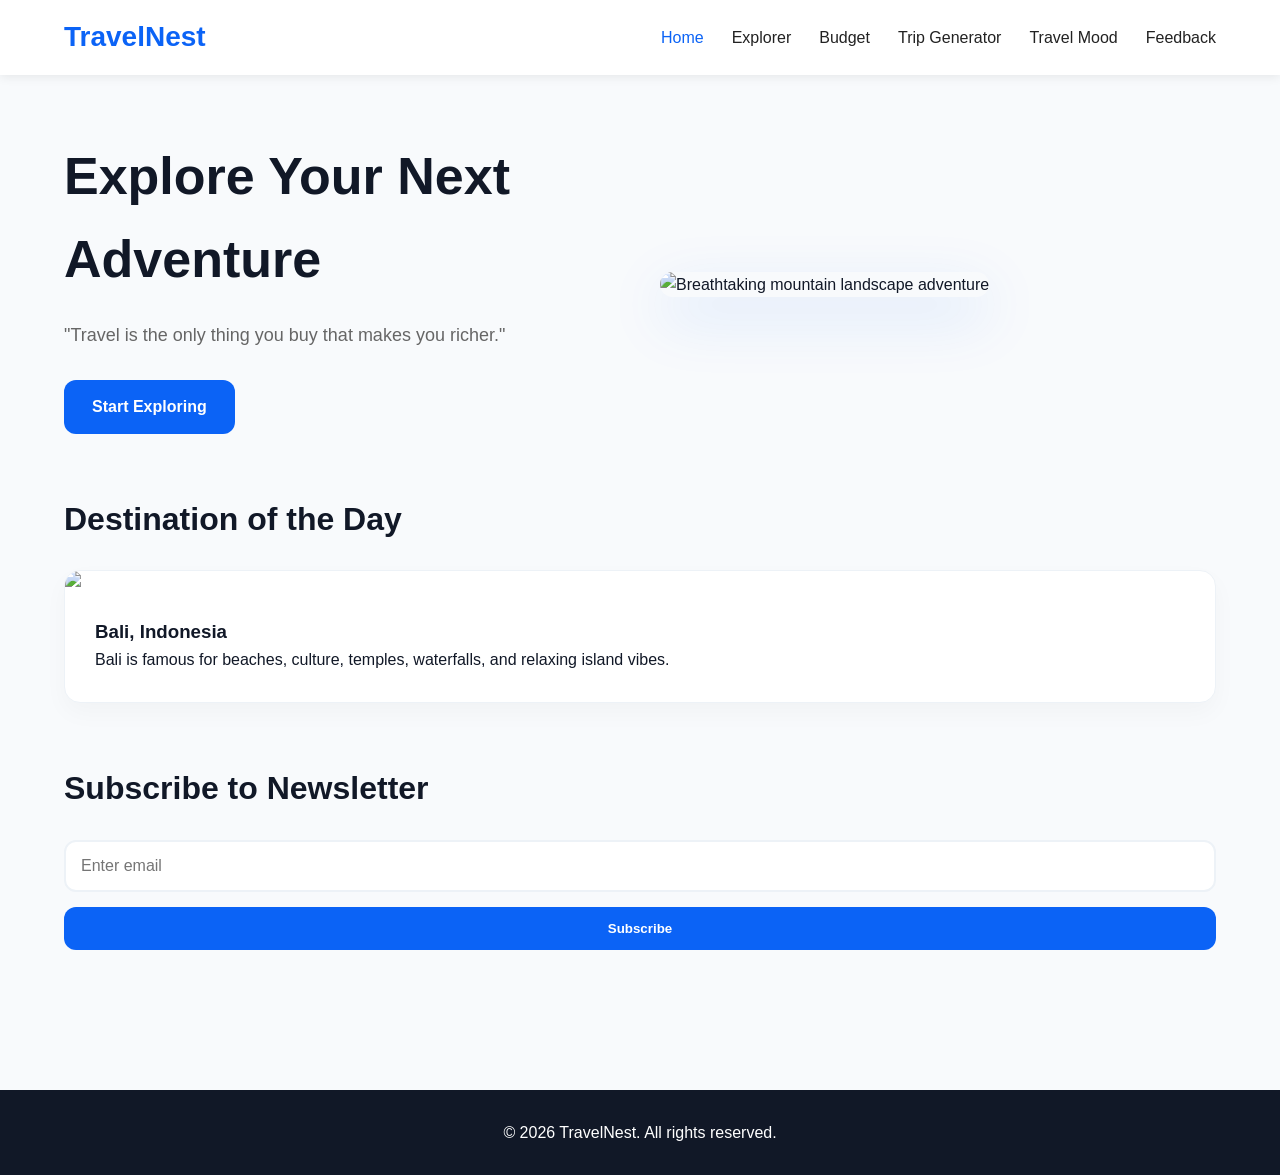
==== index.html @ 728dccf9 "My First Commit" ====
<!DOCTYPE html>
<html lang="en">
<head>
  <meta charset="UTF-8" />
  <meta name="viewport" content="width=device-width, initial-scale=1.0" />
  <title>TravelNest | Explore the World</title>
  <link rel="stylesheet" href="styles.css" />
</head>
<body>

  <header>
    <nav class="navbar">
      <div class="logo">TravelNest</div>

      <ul class="nav-links" id="navLinks">
        <li><a href="index.html" class="active">Home</a></li>
        <li><a href="explorer.html">Explorer</a></li>
        <li><a href="budget.html">Budget</a></li>
        <li><a href="generator.html">Trip Generator</a></li>
        <li><a href="mood.html">Travel Mood</a></li>
        <li><a href="feedback.html">Feedback</a></li>
      </ul>

      <div class="hamburger" id="hamburger">
        <span></span>
        <span></span>
        <span></span>
      </div>
    </nav>
  </header>

  <main>
    <section class="hero">
      <div class="hero-text">
        <h1>Explore Your Next Adventure</h1>
        <p id="quote">
          "Travel is the only thing you buy that makes you richer."
        </p>
        <a href="explorer.html" class="btn">Start Exploring</a>
      </div>

      <div class="hero-image">
        <img src="pictures/swiss-alps.png" alt="Breathtaking mountain landscape adventure" />
      </div>
    </section>

    <section class="destination-day">
      <h2>Destination of the Day</h2>
      <div id="dailyDestination" class="daily-card"></div>
    </section>

    <section class="newsletter">
      <h2>Subscribe to Newsletter</h2>
      <form id="newsletterForm">
        <input type="email" id="newsletterEmail" placeholder="Enter email" required />
        <button type="submit">Subscribe</button>
      </form>
      <p id="newsletterMsg"></p>
    </section>
  </main>

  <footer>
    <p>© 2026 TravelNest. All rights reserved.</p>
  </footer>

  <script src="data.js"></script>
  <script src="script.js"></script>
</body>
</html>
---- styles.css ----
:root {
  --primary: #0b63f6;
  --primary-dark: #0849b5;
  --secondary: #111827;
  --bg-light: #f8fafc;
  --shadow: 0 10px 30px rgba(0, 0, 0, 0.05);
  --radius: 16px;
}

* {
  margin: 0;
  padding: 0;
  box-sizing: border-box;
  font-family: 'Poppins', sans-serif;
}

body {
  background: var(--bg-light);
  color: var(--secondary);
  line-height: 1.6;
  min-height: 100vh;
  display: flex;
  flex-direction: column;
}

main {
  flex: 1;
}

/* --- Navigation --- */
header {
  background: white;
  box-shadow: 0 2px 10px rgba(0, 0, 0, .08);
  position: sticky;
  top: 0;
  z-index: 1000;
}


.navbar {
  width: 90%;
  margin: auto;
  height: 75px;
  display: flex;
  align-items: center;
  justify-content: space-between;
}

.logo {
  font-size: 28px;
  font-weight: 700;
  color: var(--primary);
}

.nav-links {
  display: flex;
  list-style: none;
  gap: 28px;
}

.nav-links a {
  text-decoration: none;
  color: #222;
  font-weight: 500;
  transition: .3s;
}

.nav-links a:hover, .nav-links a.active {
  color: var(--primary);
}

.hamburger {
  display: none;
  flex-direction: column;
  gap: 5px;
  cursor: pointer;
}

.hamburger span {
  width: 25px;
  height: 3px;
  background: #222;
  border-radius: 10px;
}

/* --- Hero & Sections --- */
.hero {
  width: 90%;
  margin: 60px auto;
  display: grid;
  grid-template-columns: 1fr 1fr;
  gap: 40px;
  align-items: center;
}

.hero-text h1 {
  font-size: 52px;
  margin-bottom: 20px;
}

.hero-text p {
  font-size: 18px;
  color: #666;
  margin-bottom: 30px;
}

.hero-image img {
  width: 100%;
  border-radius: var(--radius);
  box-shadow: 0 20px 60px rgba(11, 99, 246, 0.15);
  transition: transform 0.5s ease;
}

.hero-image img:hover {
  transform: scale(1.02);
}

.destination-day, .newsletter, .faq-section {
  width: 90%;
  margin: 60px auto;
}

.newsletter form {
  display: flex;
  gap: 15px;
  flex-wrap: wrap;
}

.newsletter input {
  flex: 1;
  min-width: 260px;
}

.newsletter button {
  width: auto;
}

.destination-day h2, .newsletter h2, .page-hero h1 {
  margin-bottom: 25px;
  font-size: 32px;
}

/* --- Common Components --- */
.btn, .save-btn, .newsletter button {
  display: inline-block;
  padding: 14px 28px;
  border: none;
  border-radius: 12px;
  text-decoration: none;
  font-weight: 600;
  cursor: pointer;
  transition: all 0.3s cubic-bezier(0.4, 0, 0.2, 1);
  text-align: center;
}

.btn, .newsletter button {
  background: var(--primary);
  color: white;
}

.btn:hover, .newsletter button:hover {
  transform: translateY(-2px);
  box-shadow: 0 8px 20px rgba(11, 99, 246, 0.3);
  background: var(--primary-dark);
}

.save-btn {
  background: var(--secondary);
  color: white;
}

.save-btn:hover {
  background: #000;
  transform: translateY(-2px);
}

input, select, textarea {
  width: 100%;
  padding: 15px;
  border: 2px solid #edf2f7;
  border-radius: 12px;
  font-size: 16px;
  background: #fff;
  transition: all 0.2s ease;
}

input:focus, select:focus, textarea:focus {
  outline: none;
  border-color: var(--primary);
  background: #fff;
  box-shadow: 0 0 0 4px rgba(11, 99, 246, 0.1);
}

.daily-card, .card, .modal-content, .budget-box {
  background: #fff;
  border-radius: var(--radius);
  border: 1px solid #edf2f7;
  box-shadow: 0 10px 25px rgba(0,0,0,0.03);
  transition: transform 0.3s ease, box-shadow 0.3s ease;
  overflow: hidden;
}

.daily-card-content {
  padding: 30px;
}

/* --- Page Wrappers --- */
.page-wrap {
  width: 90%;
  margin: auto;
  padding: 60px 0;
}

.page-hero {
  text-align: center;
  margin-bottom: 50px;
  padding: 40px;
  background: linear-gradient(135deg, rgba(11, 99, 246, 0.05) 0%, rgba(11, 99, 246, 0.1) 100%);
  border-radius: var(--radius);
}

.page-hero h1 {
  font-size: 48px;
  background: linear-gradient(90deg, var(--primary), var(--primary-dark));
  -webkit-background-clip: text;
  background-clip: text;
  -webkit-text-fill-color: transparent;
  margin-bottom: 15px;
}

.page-hero p {
  font-size: 18px;
  color: #666;
}

/* --- Explorer --- */
.filters {
  display: flex;
  gap: 20px;
  flex-wrap: wrap;
  margin-bottom: 40px;
  background: white;
  padding: 20px;
  border-radius: 20px;
  box-shadow: var(--shadow);
}

.filters input, .filters select {
  flex: 1;
  min-width: 250px;
}

.destination-grid {
  display: grid;
  grid-template-columns: repeat(auto-fit, minmax(280px, 1fr));
  gap: 25px;
}

.card {
  overflow: hidden;
  cursor: pointer;
  transition: all 0.4s cubic-bezier(0.175, 0.885, 0.32, 1.275);
}

.card:hover {
  transform: translateY(-10px);
  box-shadow: 0 20px 40px rgba(0, 0, 0, 0.1);
  border-color: var(--primary);
}

.card img {
  width: 100%;
  height: 220px;
  object-fit: cover;
}

.card-body {
  padding: 20px;
}

.card-body h3 {
  margin-bottom: 8px;
}

.card-body p {
  color: #666;
}

/* --- Modal --- */
.modal {
  position: fixed;
  inset: 0;
  background: rgba(0, 0, 0, .6);
  display: none;
  justify-content: center;
  align-items: center;
  padding: 20px;
  z-index: 9999;
}

.modal.show {
  display: flex;
}

.modal-content {
  width: 100%;
  max-width: 800px;
  padding: 40px;
  position: relative;
  max-height: 90vh;
  overflow: auto;
}

.close-btn {
  position: absolute;
  top: 15px;
  right: 20px;
  font-size: 30px;
  cursor: pointer;
}

.cost-table {
  width: 100%;
  border-collapse: collapse;
  margin-top: 20px;
}

.cost-table th, .cost-table td {
  border: 1px solid #ddd;
  padding: 12px;
  text-align: left;
}

/* --- Budget & Feedback --- */
.budget-box {
  max-width: 700px;
  margin: auto;
  padding: 40px;
  display: flex;
  flex-direction: column;
  gap: 25px;
}

form {
  display: flex;
  flex-direction: column;
  gap: 20px;
}

.result-card {
  margin-top: 30px;
  padding: 30px;
  background: white;
  border-radius: 20px;
  border: 1px solid #eee;
  box-shadow: 0 15px 35px rgba(0,0,0,0.05);
  animation: slideIn 0.5s ease-out;
}

@keyframes slideIn {
  from { opacity: 0; transform: translateY(20px); }
  to { opacity: 1; transform: translateY(0); }
}

.progress {
  margin: 20px 0;
  width: 100%;
  height: 12px;
  background: #f1f5f9;
  border-radius: 30px;
  overflow: hidden;
}

.progress-fill {
  height: 100%;
  width: 0%;
  background: var(--primary);
  transition: 1s;
}

/* --- Mood --- */
.sound-buttons {
  display: flex;
  gap: 15px;
  flex-wrap: wrap;
}

/* --- FAQ --- */
.faq-item {
  background: white;
  border-radius: 14px;
  margin-bottom: 15px;
  overflow: hidden;
  box-shadow: 0 5px 20px rgba(0, 0, 0, .06);
}

.faq-btn {
  width: 100%;
  padding: 20px;
  border: none;
  background: white;
  text-align: left;
  font-size: 16px;
  cursor: pointer;
  font-weight: 600;
}

.faq-answer {
  max-height: 0;
  overflow: hidden;
  transition: .4s;
  padding: 0 20px;
  color: #666;
}

.faq-item.active .faq-answer {
  max-height: 200px;
  padding: 0 20px 20px;
}

/* --- Footer --- */
footer {
  margin-top: 80px;
  background: var(--secondary);
  color: white;
  text-align: center;
  padding: 30px;
}

/* --- Responsive --- */
@media(max-width: 900px) {
  .hero {
    grid-template-columns: 1fr;
  }

  .nav-links {
    position: absolute;
    top: 75px;
    left: -100%;
    width: 100%;
    background: white;
    flex-direction: column;
    text-align: center;
    padding: 30px 0;
    transition: .3s;
    box-shadow: 0 10px 15px rgba(0,0,0,0.05);
  }

  .nav-links.active {
    left: 0;
  }

  .hamburger {
    display: flex;
  }

  .hero-text h1 {
    font-size: 38px;
  }
}
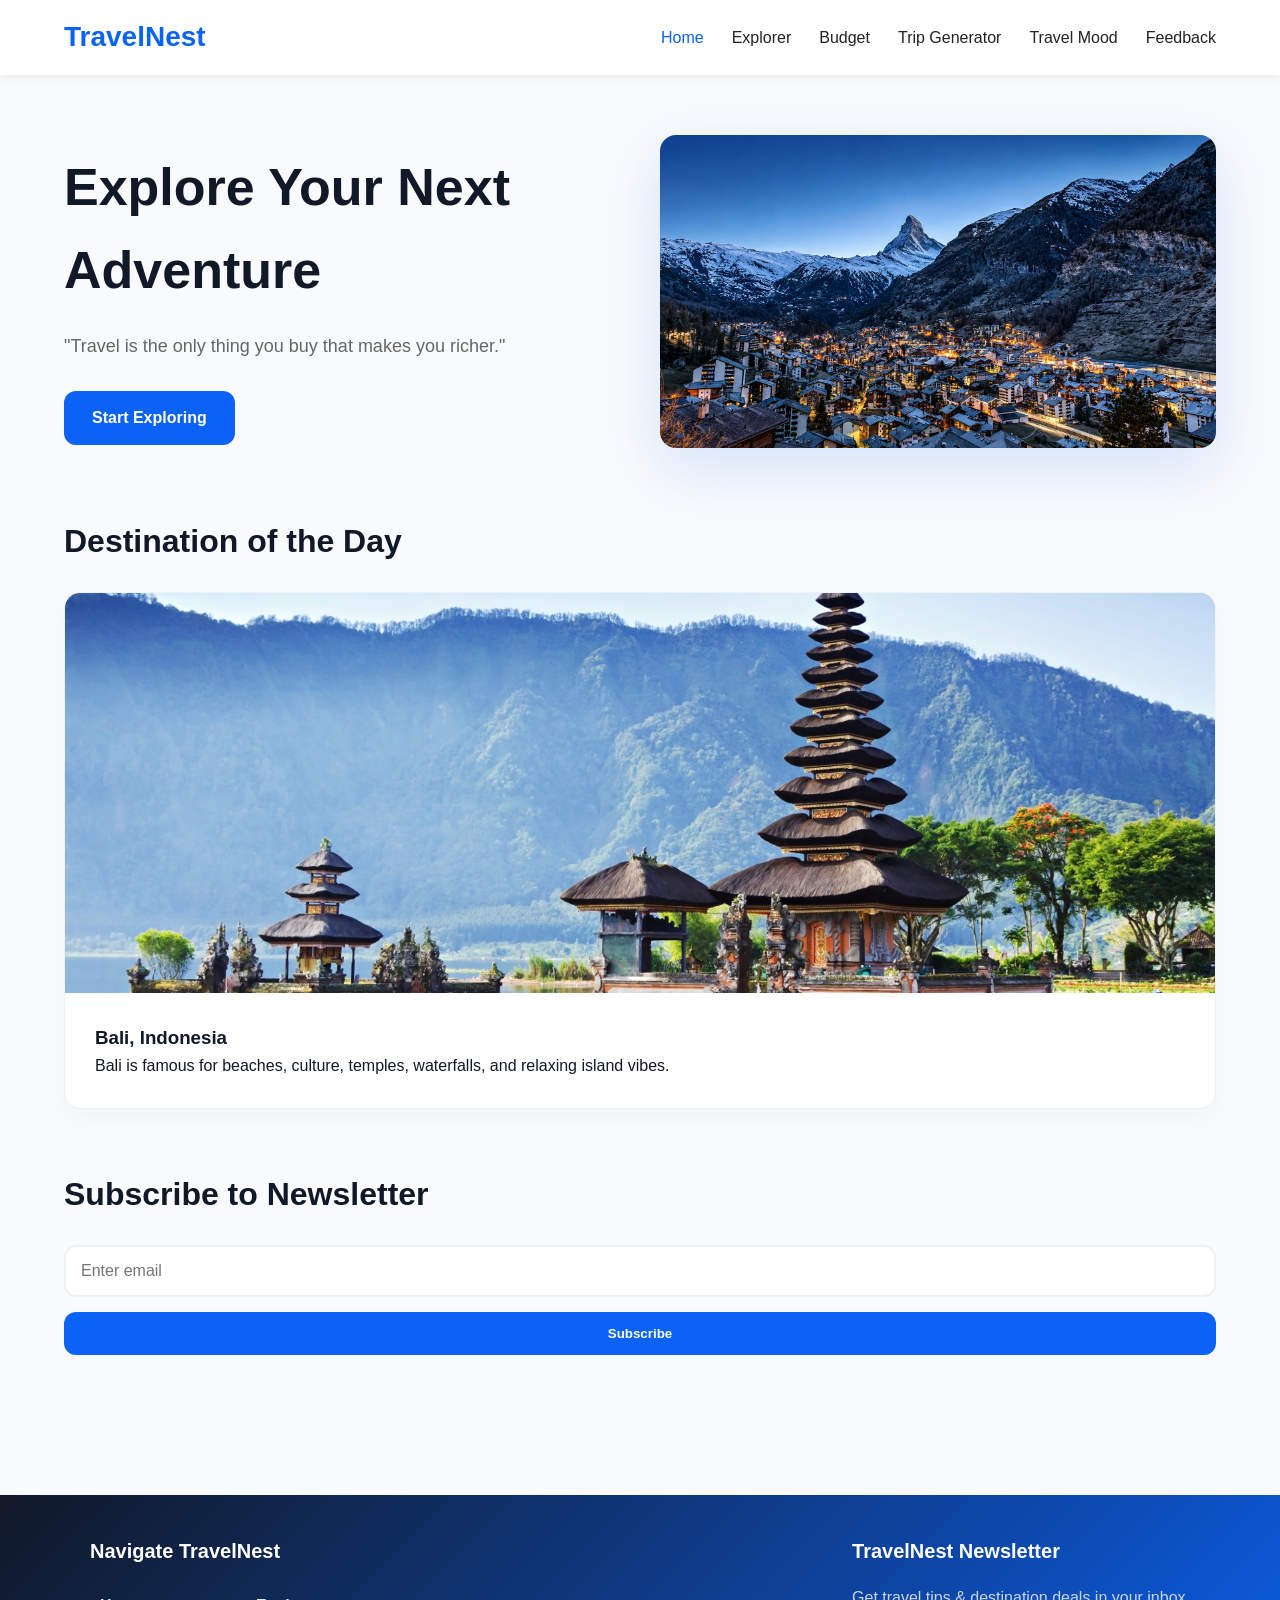
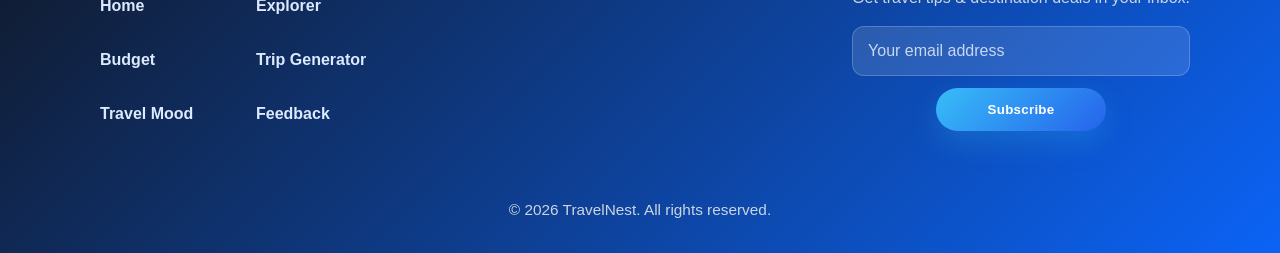
==== commit 1d949ac6: "Fixed PWA" ====
--- a/index.html
+++ b/index.html
@@ -5,6 +5,13 @@
   <meta name="viewport" content="width=device-width, initial-scale=1.0" />
   <title>TravelNest | Explore the World</title>
   <link rel="stylesheet" href="styles.css" />
+  <link rel="icon" href="TN.ico" type="image/x-icon" />
+  <link rel="apple-touch-icon" href="icons/icon-192.png" />
+  <link rel="manifest" href="manifest.json" />
+
+  <meta name="theme-color" content="#0b63f6" />
+  <meta name="mobile-web-app-capable" content="yes" />
+  <meta name="apple-mobile-web-app-capable" content="yes" />
 </head>
 <body>
 
@@ -60,7 +67,29 @@
   </main>
 
   <footer>
-    <p>© 2026 TravelNest. All rights reserved.</p>
+    <div class="footer-inner">
+      <div class="footer-links">
+        <h3>Navigate TravelNest</h3>
+        <ul>
+          <li><a href="index.html">Home</a></li>
+          <li><a href="explorer.html">Explorer</a></li>
+          <li><a href="budget.html">Budget</a></li>
+          <li><a href="generator.html">Trip Generator</a></li>
+          <li><a href="mood.html">Travel Mood</a></li>
+          <li><a href="feedback.html">Feedback</a></li>
+        </ul>
+      </div>
+      <div class="footer-newsletter">
+        <h3>TravelNest Newsletter</h3>
+        <p>Get travel tips & destination deals in your inbox.</p>
+        <form id="footerNewsletterForm">
+          <input type="email" id="footerNewsletterEmail" placeholder="Your email address" required>
+          <button type="submit">Subscribe</button>
+          <p class="footer-newsletter-msg"></p>
+        </form>
+      </div>
+    </div>
+    <p class="footer-copy">© 2026 TravelNest. All rights reserved.</p>
   </footer>
 
   <script src="data.js"></script>
--- a/styles.css
+++ b/styles.css
@@ -65,7 +65,8 @@
   transition: .3s;
 }
 
-.nav-links a:hover, .nav-links a.active {
+.nav-links a:hover,
+.nav-links a.active {
   color: var(--primary);
 }
 
@@ -115,7 +116,9 @@
   transform: scale(1.02);
 }
 
-.destination-day, .newsletter, .faq-section {
+.destination-day,
+.newsletter,
+.faq-section {
   width: 90%;
   margin: 60px auto;
 }
@@ -135,13 +138,17 @@
   width: auto;
 }
 
-.destination-day h2, .newsletter h2, .page-hero h1 {
+.destination-day h2,
+.newsletter h2,
+.page-hero h1 {
   margin-bottom: 25px;
   font-size: 32px;
 }
 
 /* --- Common Components --- */
-.btn, .save-btn, .newsletter button {
+.btn,
+.save-btn,
+.newsletter button {
   display: inline-block;
   padding: 14px 28px;
   border: none;
@@ -153,12 +160,14 @@
   text-align: center;
 }
 
-.btn, .newsletter button {
+.btn,
+.newsletter button {
   background: var(--primary);
   color: white;
 }
 
-.btn:hover, .newsletter button:hover {
+.btn:hover,
+.newsletter button:hover {
   transform: translateY(-2px);
   box-shadow: 0 8px 20px rgba(11, 99, 246, 0.3);
   background: var(--primary-dark);
@@ -174,7 +183,9 @@
   transform: translateY(-2px);
 }
 
-input, select, textarea {
+input,
+select,
+textarea {
   width: 100%;
   padding: 15px;
   border: 2px solid #edf2f7;
@@ -184,18 +195,23 @@
   transition: all 0.2s ease;
 }
 
-input:focus, select:focus, textarea:focus {
+input:focus,
+select:focus,
+textarea:focus {
   outline: none;
   border-color: var(--primary);
   background: #fff;
   box-shadow: 0 0 0 4px rgba(11, 99, 246, 0.1);
 }
 
-.daily-card, .card, .modal-content, .budget-box {
+.daily-card,
+.card,
+.modal-content,
+.budget-box {
   background: #fff;
   border-radius: var(--radius);
   border: 1px solid #edf2f7;
-  box-shadow: 0 10px 25px rgba(0,0,0,0.03);
+  box-shadow: 0 10px 25px rgba(0, 0, 0, 0.03);
   transition: transform 0.3s ease, box-shadow 0.3s ease;
   overflow: hidden;
 }
@@ -245,7 +261,8 @@
   box-shadow: var(--shadow);
 }
 
-.filters input, .filters select {
+.filters input,
+.filters select {
   flex: 1;
   min-width: 250px;
 }
@@ -325,7 +342,8 @@
   margin-top: 20px;
 }
 
-.cost-table th, .cost-table td {
+.cost-table th,
+.cost-table td {
   border: 1px solid #ddd;
   padding: 12px;
   text-align: left;
@@ -353,13 +371,20 @@
   background: white;
   border-radius: 20px;
   border: 1px solid #eee;
-  box-shadow: 0 15px 35px rgba(0,0,0,0.05);
+  box-shadow: 0 15px 35px rgba(0, 0, 0, 0.05);
   animation: slideIn 0.5s ease-out;
 }
 
 @keyframes slideIn {
-  from { opacity: 0; transform: translateY(20px); }
-  to { opacity: 1; transform: translateY(0); }
+  from {
+    opacity: 0;
+    transform: translateY(20px);
+  }
+
+  to {
+    opacity: 1;
+    transform: translateY(0);
+  }
 }
 
 .progress {
@@ -421,14 +446,133 @@
 /* --- Footer --- */
 footer {
   margin-top: 80px;
-  background: var(--secondary);
+  background: linear-gradient(135deg, #111827, #0b63f6);
   color: white;
+  padding: 40px 20px 30px;
+}
+
+.footer-inner {
+  display: flex;
+  flex-wrap: wrap;
+  justify-content: space-between;
+  gap: 30px;
+  max-width: 1100px;
+  margin: auto;
+  align-items: flex-start;
+}
+
+.footer-links h3,
+.footer-newsletter h3 {
+  margin-bottom: 18px;
+  font-size: 20px;
+}
+
+.footer-links ul {
+  list-style: none;
+  padding: 0;
+  display: grid;
+  grid-template-columns: repeat(2, minmax(140px, 1fr));
+  gap: 12px 16px;
+}
+
+.footer-links li {
+  line-height: 1.6;
+}
+
+.footer-links a {
+  display: inline-block;
+  padding: 8px 10px;
+  border-radius: 12px;
+  background: transparent;
+  color: #dbeafe;
+  text-decoration: none;
+  font-weight: 600;
+  transition: color 0.2s ease, background 0.2s ease;
+}
+
+.footer-links a:hover {
+  background: rgba(255, 255, 255, 0.08);
+  color: #ffffff;
+}
+
+.footer-newsletter p {
+  margin-bottom: 15px;
+  color: #cbd5e1;
+  max-width: 360px;
+}
+
+.footer-newsletter form {
+  display: flex;
+  flex-wrap: wrap;
+  gap: 12px;
+  align-items: center;
+}
+
+.footer-newsletter input {
+  flex: 1;
+  min-width: 220px;
+  background: rgba(255, 255, 255, 0.12);
+  border: 1px solid rgba(255, 255, 255, 0.2);
+  color: white;
+}
+
+.footer-newsletter input::placeholder {
+  color: rgba(255, 255, 255, 0.75);
+}
+
+.footer-newsletter button {
+  min-width: 170px;
+  padding: 14px 28px;
+  border-radius: 999px;
+  border: none;
+  background: linear-gradient(135deg, #38bdf8, #2563eb);
+  color: white;
+  font-weight: 700;
+  letter-spacing: 0.02em;
+  box-shadow: 0 12px 28px rgba(56, 189, 248, 0.22);
+  transition: transform 0.2s ease, box-shadow 0.2s ease, background 0.2s ease;
+}
+
+.footer-newsletter button:hover {
+  background: linear-gradient(135deg, #60a5fa, #3b82f6);
+  transform: translateY(-1px);
+  box-shadow: 0 14px 34px rgba(56, 189, 248, 0.28);
+}
+
+.footer-newsletter-msg {
+  width: 100%;
+  margin-top: 10px;
+  font-size: 0.95rem;
+  color: #a7f3d0;
+}
+
+.footer-copy {
+  margin-top: 30px;
+  font-size: 0.96rem;
+  color: #cbd5e1;
   text-align: center;
-  padding: 30px;
 }
 
 /* --- Responsive --- */
-@media(max-width: 900px) {
+@media (max-width: 1200px) {
+  .page-wrap {
+    width: 95%;
+  }
+
+  .hero {
+    gap: 30px;
+  }
+
+  .footer-inner {
+    gap: 24px;
+  }
+
+  .footer-newsletter form {
+    gap: 10px;
+  }
+}
+
+@media (max-width: 768px) {
   .hero {
     grid-template-columns: 1fr;
   }
@@ -443,7 +587,7 @@
     text-align: center;
     padding: 30px 0;
     transition: .3s;
-    box-shadow: 0 10px 15px rgba(0,0,0,0.05);
+    box-shadow: 0 10px 15px rgba(0, 0, 0, 0.05);
   }
 
   .nav-links.active {
@@ -457,4 +601,35 @@
   .hero-text h1 {
     font-size: 38px;
   }
-}
+
+  .footer-inner {
+    flex-direction: column;
+    align-items: stretch;
+  }
+
+  .footer-links ul {
+    grid-template-columns: 1fr;
+  }
+
+  .footer-links a {
+    text-align: center;
+  }
+
+  .footer-newsletter form {
+    flex-direction: column;
+    align-items: stretch;
+  }
+
+  .footer-newsletter input,
+  .footer-newsletter button {
+    width: 100%;
+  }
+
+  .footer-newsletter button {
+    min-width: auto;
+  }
+
+  .footer-copy {
+    margin-top: 24px;
+  }
+}
